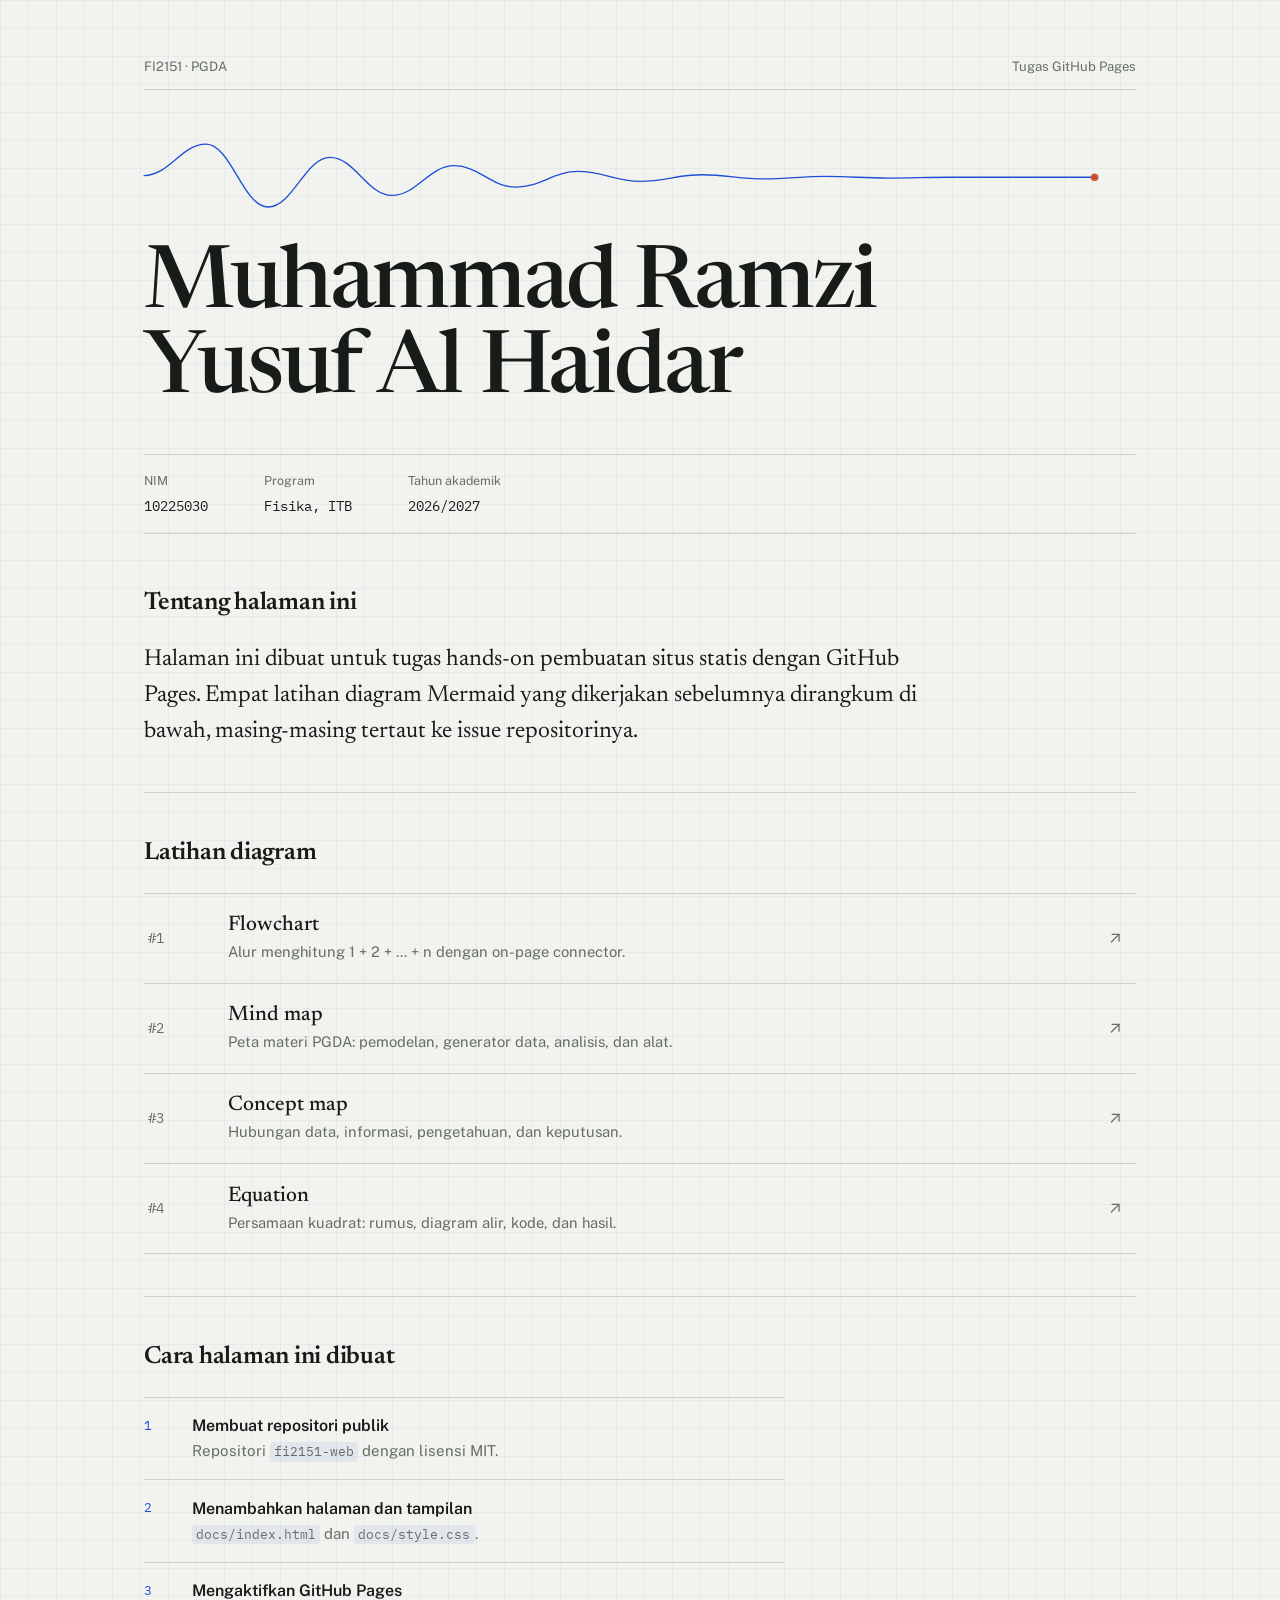
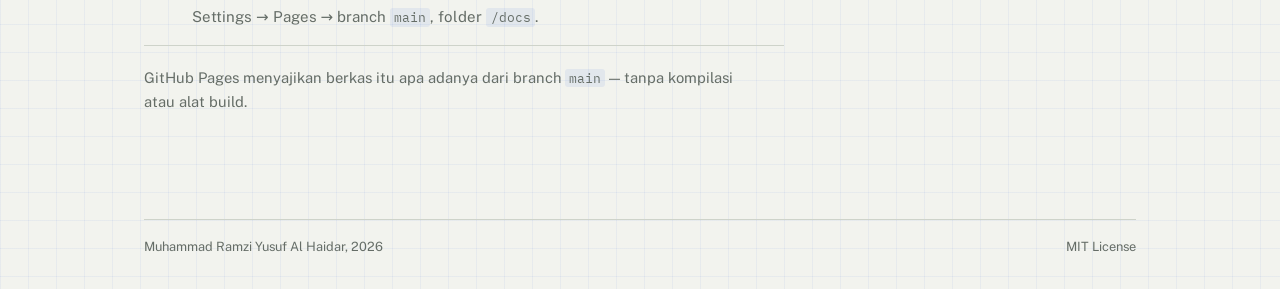
==== docs/index.html @ b215412a "Halaman tugas GitHub Pages" ====
<!DOCTYPE html>
<html lang="id">
<head>
  <meta charset="utf-8">
  <meta name="viewport" content="width=device-width, initial-scale=1">
  <meta name="description" content="Laman tugas GitHub Pages hands-on mata kuliah PGDA oleh Muhammad Ramzi Yusuf Al Haidar (10225030).">
  <title>Muhammad Ramzi Yusuf Al Haidar — PGDA</title>
  <link rel="preconnect" href="https://fonts.googleapis.com">
  <link rel="preconnect" href="https://fonts.gstatic.com" crossorigin>
  <link href="https://fonts.googleapis.com/css2?family=IBM+Plex+Mono:wght@400;500&family=Newsreader:ital,opsz,wght@0,6..72,400;0,6..72,500;0,6..72,600;1,6..72,400&family=Public+Sans:wght@400;500;600&display=swap" rel="stylesheet">
  <link rel="stylesheet" href="style.css">
</head>
<body>
  <div class="sheet">
    <header class="masthead">
      <div class="course">
        <span>FI2151 · PGDA</span>
        <span>Tugas GitHub Pages</span>
      </div>

      <svg class="trace" viewBox="0 0 1200 120" fill="none" aria-hidden="true">
        <path pathLength="1" d="M0 60 C30 60 45 22 75 22 C105 22 120 98 150 98 C180 98 195 38 225 38 C255 38 270 84 300 84 C330 84 345 48 375 48 C405 48 420 74 450 74 C480 74 495 55 525 55 C555 55 570 67 600 67 C630 67 645 59 675 59 C705 59 720 64 750 64 C780 64 795 61 825 61 C855 61 870 63 900 63 C930 63 945 62 975 62 C1005 62 1020 62 1050 62 C1080 62 1095 62 1125 62 L1150 62" />
        <circle cx="1150" cy="62" r="4.5" />
      </svg>

      <h1>Muhammad Ramzi<br>Yusuf Al Haidar</h1>

      <dl class="meta">
        <div>
          <dt>NIM</dt>
          <dd>10225030</dd>
        </div>
        <div>
          <dt>Program</dt>
          <dd>Fisika, ITB</dd>
        </div>
        <div>
          <dt>Tahun akademik</dt>
          <dd>2026/2027</dd>
        </div>
      </dl>
    </header>

    <main>
      <section class="intro" aria-labelledby="tentang">
        <h2 id="tentang">Tentang halaman ini</h2>
        <p class="lede">
          Halaman ini dibuat untuk tugas hands-on pembuatan situs statis
          dengan GitHub Pages. Empat latihan diagram Mermaid yang dikerjakan
          sebelumnya dirangkum di bawah, masing-masing tertaut ke issue
          repositorinya.
        </p>
      </section>

      <section aria-labelledby="daftar">
        <h2 id="daftar">Latihan diagram</h2>
        <ul class="deliverables">
          <li>
            <a href="https://github.com/yyssuuf/mermaid-hands-on/issues/1">
              <span class="issue">#1</span>
              <span class="body">
                <span class="title">Flowchart</span>
                <span class="desc">Alur menghitung 1 + 2 + … + n dengan on-page connector.</span>
              </span>
              <svg class="icon" viewBox="0 0 24 24" fill="none" stroke="currentColor" stroke-width="1.6" stroke-linecap="round" stroke-linejoin="round" aria-hidden="true">
                <path d="M7 17 17 7"/><path d="M8 7h9v9"/>
              </svg>
            </a>
          </li>
          <li>
            <a href="https://github.com/yyssuuf/mermaid-hands-on/issues/2">
              <span class="issue">#2</span>
              <span class="body">
                <span class="title">Mind map</span>
                <span class="desc">Peta materi PGDA: pemodelan, generator data, analisis, dan alat.</span>
              </span>
              <svg class="icon" viewBox="0 0 24 24" fill="none" stroke="currentColor" stroke-width="1.6" stroke-linecap="round" stroke-linejoin="round" aria-hidden="true">
                <path d="M7 17 17 7"/><path d="M8 7h9v9"/>
              </svg>
            </a>
          </li>
          <li>
            <a href="https://github.com/yyssuuf/mermaid-hands-on/issues/3">
              <span class="issue">#3</span>
              <span class="body">
                <span class="title">Concept map</span>
                <span class="desc">Hubungan data, informasi, pengetahuan, dan keputusan.</span>
              </span>
              <svg class="icon" viewBox="0 0 24 24" fill="none" stroke="currentColor" stroke-width="1.6" stroke-linecap="round" stroke-linejoin="round" aria-hidden="true">
                <path d="M7 17 17 7"/><path d="M8 7h9v9"/>
              </svg>
            </a>
          </li>
          <li>
            <a href="https://github.com/yyssuuf/mermaid-hands-on/issues/4">
              <span class="issue">#4</span>
              <span class="body">
                <span class="title">Equation</span>
                <span class="desc">Persamaan kuadrat: rumus, diagram alir, kode, dan hasil.</span>
              </span>
              <svg class="icon" viewBox="0 0 24 24" fill="none" stroke="currentColor" stroke-width="1.6" stroke-linecap="round" stroke-linejoin="round" aria-hidden="true">
                <path d="M7 17 17 7"/><path d="M8 7h9v9"/>
              </svg>
            </a>
          </li>
        </ul>
      </section>

      <section aria-labelledby="catatan">
        <h2 id="catatan">Cara halaman ini dibuat</h2>
        <ol class="steps">
          <li>
            <span class="step-title">Membuat repositori publik</span>
            <span class="step-body">Repositori <code>fi2151-web</code> dengan lisensi MIT.</span>
          </li>
          <li>
            <span class="step-title">Menambahkan halaman dan tampilan</span>
            <span class="step-body"><code>docs/index.html</code> dan <code>docs/style.css</code>.</span>
          </li>
          <li>
            <span class="step-title">Mengaktifkan GitHub Pages</span>
            <span class="step-body">Settings → Pages → branch <code>main</code>, folder <code>/docs</code>.</span>
          </li>
        </ol>
        <p class="note">
          GitHub Pages menyajikan berkas itu apa adanya dari branch
          <code>main</code> — tanpa kompilasi atau alat build.
        </p>
      </section>
    </main>

    <footer>
      <p>Muhammad Ramzi Yusuf Al Haidar, 2026</p>
      <p>MIT License</p>
    </footer>
  </div>
</body>
</html>
---- docs/style.css ----
:root {
  --paper: #f2f3ee;
  --ink: #181c19;
  --muted: #656d67;
  --rule: #ced3ca;
  --accent: #1f4fd8;
  --signal: #c94f2a;
  --grid: rgba(31, 79, 216, 0.055);
  --accent-soft: rgba(31, 79, 216, 0.075);
}

* {
  box-sizing: border-box;
}

html {
  -webkit-text-size-adjust: 100%;
}

body {
  margin: 0;
  color: var(--ink);
  font-family: "Public Sans", system-ui, sans-serif;
  font-size: 1rem;
  line-height: 1.65;
  background-color: var(--paper);
  background-image:
    linear-gradient(to right, var(--grid) 1px, transparent 1px),
    linear-gradient(to bottom, var(--grid) 1px, transparent 1px);
  background-size: 28px 28px;
}

.sheet {
  max-width: 66rem;
  margin: 0 auto;
  padding: 3.5rem 2rem 2rem;
}

/* ---------- masthead ---------- */

.course {
  display: flex;
  justify-content: space-between;
  gap: 1rem;
  padding-bottom: 0.7rem;
  border-bottom: 1px solid var(--rule);
  font-size: 0.82rem;
  color: var(--muted);
}

.trace {
  display: block;
  width: 100%;
  height: auto;
  margin: 2.25rem 0 1.25rem;
  overflow: visible;
}

.trace path {
  stroke: var(--accent);
  stroke-width: 1.6;
  stroke-linecap: round;
  stroke-dasharray: 1;
  stroke-dashoffset: 1;
  animation: trace-draw 1.5s cubic-bezier(0.33, 0, 0.2, 1) 0.2s forwards;
}

.trace circle {
  fill: var(--signal);
  opacity: 0;
  animation: trace-dot 0.35s ease-out 1.55s forwards;
}

@keyframes trace-draw {
  to {
    stroke-dashoffset: 0;
  }
}

@keyframes trace-dot {
  to {
    opacity: 1;
  }
}

h1 {
  margin: 0;
  font-family: "Newsreader", Georgia, serif;
  font-optical-sizing: auto;
  font-size: clamp(2.7rem, 7.4vw, 5.4rem);
  font-weight: 500;
  line-height: 0.98;
  letter-spacing: -0.025em;
}

.masthead.compact h1 {
  font-size: clamp(2.4rem, 6vw, 4.2rem);
}

.meta {
  display: flex;
  flex-wrap: wrap;
  gap: 0.5rem 3.5rem;
  margin: 2.5rem 0 0;
  padding: 1rem 0;
  border-top: 1px solid var(--rule);
  border-bottom: 1px solid var(--rule);
}

.meta div {
  display: flex;
  flex-direction: column;
  gap: 0.1rem;
}

.meta dt {
  font-size: 0.78rem;
  color: var(--muted);
}

.meta dd {
  margin: 0;
  font-family: "IBM Plex Mono", ui-monospace, monospace;
  font-size: 0.9rem;
}

/* ---------- sections ---------- */

main {
  padding-top: 0.5rem;
}

section {
  padding: 2.6rem 0;
  border-bottom: 1px solid var(--rule);
}

section:last-of-type {
  border-bottom: 0;
}

h2 {
  margin: 0 0 1.1rem;
  font-family: "Newsreader", Georgia, serif;
  font-size: 1.55rem;
  font-weight: 600;
  letter-spacing: -0.01em;
}

.lede {
  max-width: 62ch;
  margin: 0;
  font-family: "Newsreader", Georgia, serif;
  font-size: clamp(1.2rem, 2.2vw, 1.45rem);
  line-height: 1.55;
}

p {
  max-width: 68ch;
}

code {
  font-family: "IBM Plex Mono", ui-monospace, monospace;
  font-size: 0.86em;
  padding: 0.08em 0.32em;
  background: var(--accent-soft);
  border-radius: 3px;
}

/* ---------- deliverables ---------- */

.deliverables {
  margin: 0;
  padding: 0;
  list-style: none;
}

.deliverables li {
  border-top: 1px solid var(--rule);
}

.deliverables li:last-child {
  border-bottom: 1px solid var(--rule);
}

.deliverables a {
  display: grid;
  grid-template-columns: 4rem 1fr 1.5rem;
  align-items: center;
  gap: 1rem;
  padding: 1.15rem 0.75rem 1.15rem 0.25rem;
  color: inherit;
  text-decoration: none;
  transition: background-color 0.18s ease, padding-left 0.18s ease;
}

.deliverables a:hover,
.deliverables a:focus-visible {
  background: var(--accent-soft);
  padding-left: 0.75rem;
}

.issue {
  font-family: "IBM Plex Mono", ui-monospace, monospace;
  font-size: 0.85rem;
  color: var(--muted);
}

.body {
  display: flex;
  flex-direction: column;
  gap: 0.1rem;
  min-width: 0;
}

.title {
  font-family: "Newsreader", Georgia, serif;
  font-size: 1.32rem;
  font-weight: 500;
  line-height: 1.25;
}

.desc {
  font-size: 0.92rem;
  color: var(--muted);
}

.icon {
  width: 1.15rem;
  height: 1.15rem;
  justify-self: end;
  color: var(--muted);
  transition: color 0.18s ease, transform 0.18s ease;
}

.deliverables a:hover .icon,
.deliverables a:focus-visible .icon {
  color: var(--accent);
  transform: translate(2px, -2px);
}

/* ---------- steps ---------- */

.steps {
  counter-reset: step;
  margin: 0;
  padding: 0;
  list-style: none;
  max-width: 64ch;
}

.steps li {
  position: relative;
  padding: 0.95rem 0 0.95rem 3rem;
  border-top: 1px solid var(--rule);
}

.steps li:last-child {
  border-bottom: 1px solid var(--rule);
}

.steps li::before {
  counter-increment: step;
  content: counter(step);
  position: absolute;
  left: 0;
  top: 1.05rem;
  font-family: "IBM Plex Mono", ui-monospace, monospace;
  font-size: 0.82rem;
  color: var(--accent);
}

.step-title {
  display: block;
  font-weight: 600;
}

.step-body {
  display: block;
  font-size: 0.94rem;
  color: var(--muted);
}

.note {
  margin-top: 1.25rem;
  font-size: 0.92rem;
  color: var(--muted);
}

/* ---------- links ---------- */

a {
  color: var(--accent);
  text-underline-offset: 0.2em;
}

.text-link {
  color: var(--accent);
  text-decoration-thickness: 1px;
  text-underline-offset: 0.22em;
}

.text-link:hover {
  text-decoration-thickness: 2px;
}

a:focus-visible,
.deliverables a:focus-visible {
  outline: 2px solid var(--accent);
  outline-offset: 3px;
}

/* ---------- footer ---------- */

footer {
  display: flex;
  flex-wrap: wrap;
  justify-content: space-between;
  gap: 0.5rem 2rem;
  margin-top: 3rem;
  padding-top: 1rem;
  border-top: 1px solid var(--rule);
  font-size: 0.8rem;
  color: var(--muted);
}

footer p {
  margin: 0;
}

/* ---------- responsive ---------- */

@media (max-width: 640px) {
  .sheet {
    padding: 2.25rem 1.15rem 1.5rem;
  }

  .deliverables a {
    grid-template-columns: 2.6rem 1fr 1.2rem;
    gap: 0.6rem;
    padding: 1rem 0.4rem 1rem 0;
  }

  .meta {
    gap: 0.75rem 2rem;
  }

  .title {
    font-size: 1.18rem;
  }

  section {
    padding: 2rem 0;
  }
}

@media (prefers-reduced-motion: reduce) {
  .trace path {
    animation: none;
    stroke-dashoffset: 0;
  }

  .trace circle {
    animation: none;
    opacity: 1;
  }

  .deliverables a,
  .icon {
    transition: none;
  }
}
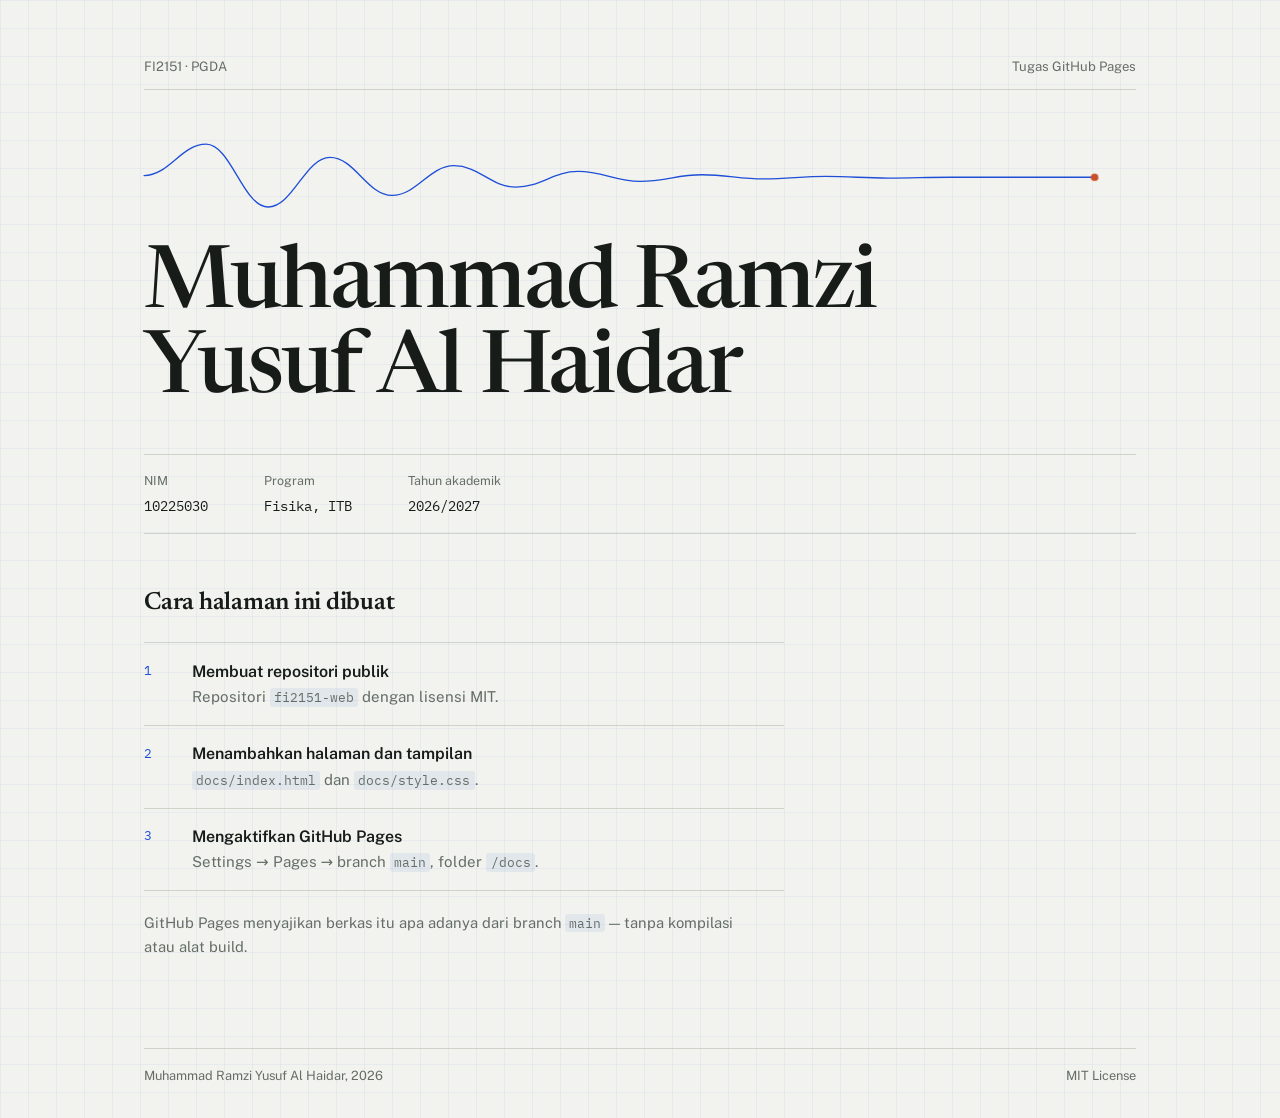
==== commit 9fe6d64f: "Simplify page to the creation steps section only" ====
--- a/docs/index.html
+++ b/docs/index.html
@@ -42,70 +42,6 @@
     </header>
 
     <main>
-      <section class="intro" aria-labelledby="tentang">
-        <h2 id="tentang">Tentang halaman ini</h2>
-        <p class="lede">
-          Halaman ini dibuat untuk tugas hands-on pembuatan situs statis
-          dengan GitHub Pages. Empat latihan diagram Mermaid yang dikerjakan
-          sebelumnya dirangkum di bawah, masing-masing tertaut ke issue
-          repositorinya.
-        </p>
-      </section>
-
-      <section aria-labelledby="daftar">
-        <h2 id="daftar">Latihan diagram</h2>
-        <ul class="deliverables">
-          <li>
-            <a href="https://github.com/yyssuuf/mermaid-hands-on/issues/1">
-              <span class="issue">#1</span>
-              <span class="body">
-                <span class="title">Flowchart</span>
-                <span class="desc">Alur menghitung 1 + 2 + … + n dengan on-page connector.</span>
-              </span>
-              <svg class="icon" viewBox="0 0 24 24" fill="none" stroke="currentColor" stroke-width="1.6" stroke-linecap="round" stroke-linejoin="round" aria-hidden="true">
-                <path d="M7 17 17 7"/><path d="M8 7h9v9"/>
-              </svg>
-            </a>
-          </li>
-          <li>
-            <a href="https://github.com/yyssuuf/mermaid-hands-on/issues/2">
-              <span class="issue">#2</span>
-              <span class="body">
-                <span class="title">Mind map</span>
-                <span class="desc">Peta materi PGDA: pemodelan, generator data, analisis, dan alat.</span>
-              </span>
-              <svg class="icon" viewBox="0 0 24 24" fill="none" stroke="currentColor" stroke-width="1.6" stroke-linecap="round" stroke-linejoin="round" aria-hidden="true">
-                <path d="M7 17 17 7"/><path d="M8 7h9v9"/>
-              </svg>
-            </a>
-          </li>
-          <li>
-            <a href="https://github.com/yyssuuf/mermaid-hands-on/issues/3">
-              <span class="issue">#3</span>
-              <span class="body">
-                <span class="title">Concept map</span>
-                <span class="desc">Hubungan data, informasi, pengetahuan, dan keputusan.</span>
-              </span>
-              <svg class="icon" viewBox="0 0 24 24" fill="none" stroke="currentColor" stroke-width="1.6" stroke-linecap="round" stroke-linejoin="round" aria-hidden="true">
-                <path d="M7 17 17 7"/><path d="M8 7h9v9"/>
-              </svg>
-            </a>
-          </li>
-          <li>
-            <a href="https://github.com/yyssuuf/mermaid-hands-on/issues/4">
-              <span class="issue">#4</span>
-              <span class="body">
-                <span class="title">Equation</span>
-                <span class="desc">Persamaan kuadrat: rumus, diagram alir, kode, dan hasil.</span>
-              </span>
-              <svg class="icon" viewBox="0 0 24 24" fill="none" stroke="currentColor" stroke-width="1.6" stroke-linecap="round" stroke-linejoin="round" aria-hidden="true">
-                <path d="M7 17 17 7"/><path d="M8 7h9v9"/>
-              </svg>
-            </a>
-          </li>
-        </ul>
-      </section>
-
       <section aria-labelledby="catatan">
         <h2 id="catatan">Cara halaman ini dibuat</h2>
         <ol class="steps">
--- a/docs/style.css
+++ b/docs/style.css
@@ -6,7 +6,6 @@
   --accent: #1f4fd8;
   --signal: #c94f2a;
   --grid: rgba(31, 79, 216, 0.055);
-  --accent-soft: rgba(31, 79, 216, 0.075);
 }
 
 * {
@@ -93,10 +92,6 @@
   letter-spacing: -0.025em;
 }
 
-.masthead.compact h1 {
-  font-size: clamp(2.4rem, 6vw, 4.2rem);
-}
-
 .meta {
   display: flex;
   flex-wrap: wrap;
@@ -132,11 +127,6 @@
 
 section {
   padding: 2.6rem 0;
-  border-bottom: 1px solid var(--rule);
-}
-
-section:last-of-type {
-  border-bottom: 0;
 }
 
 h2 {
@@ -147,14 +137,6 @@
   letter-spacing: -0.01em;
 }
 
-.lede {
-  max-width: 62ch;
-  margin: 0;
-  font-family: "Newsreader", Georgia, serif;
-  font-size: clamp(1.2rem, 2.2vw, 1.45rem);
-  line-height: 1.55;
-}
-
 p {
   max-width: 68ch;
 }
@@ -163,80 +145,8 @@
   font-family: "IBM Plex Mono", ui-monospace, monospace;
   font-size: 0.86em;
   padding: 0.08em 0.32em;
-  background: var(--accent-soft);
+  background: rgba(31, 79, 216, 0.075);
   border-radius: 3px;
-}
-
-/* ---------- deliverables ---------- */
-
-.deliverables {
-  margin: 0;
-  padding: 0;
-  list-style: none;
-}
-
-.deliverables li {
-  border-top: 1px solid var(--rule);
-}
-
-.deliverables li:last-child {
-  border-bottom: 1px solid var(--rule);
-}
-
-.deliverables a {
-  display: grid;
-  grid-template-columns: 4rem 1fr 1.5rem;
-  align-items: center;
-  gap: 1rem;
-  padding: 1.15rem 0.75rem 1.15rem 0.25rem;
-  color: inherit;
-  text-decoration: none;
-  transition: background-color 0.18s ease, padding-left 0.18s ease;
-}
-
-.deliverables a:hover,
-.deliverables a:focus-visible {
-  background: var(--accent-soft);
-  padding-left: 0.75rem;
-}
-
-.issue {
-  font-family: "IBM Plex Mono", ui-monospace, monospace;
-  font-size: 0.85rem;
-  color: var(--muted);
-}
-
-.body {
-  display: flex;
-  flex-direction: column;
-  gap: 0.1rem;
-  min-width: 0;
-}
-
-.title {
-  font-family: "Newsreader", Georgia, serif;
-  font-size: 1.32rem;
-  font-weight: 500;
-  line-height: 1.25;
-}
-
-.desc {
-  font-size: 0.92rem;
-  color: var(--muted);
-}
-
-.icon {
-  width: 1.15rem;
-  height: 1.15rem;
-  justify-self: end;
-  color: var(--muted);
-  transition: color 0.18s ease, transform 0.18s ease;
-}
-
-.deliverables a:hover .icon,
-.deliverables a:focus-visible .icon {
-  color: var(--accent);
-  transform: translate(2px, -2px);
 }
 
 /* ---------- steps ---------- */
@@ -294,18 +204,7 @@
   text-underline-offset: 0.2em;
 }
 
-.text-link {
-  color: var(--accent);
-  text-decoration-thickness: 1px;
-  text-underline-offset: 0.22em;
-}
-
-.text-link:hover {
-  text-decoration-thickness: 2px;
-}
-
-a:focus-visible,
-.deliverables a:focus-visible {
+a:focus-visible {
   outline: 2px solid var(--accent);
   outline-offset: 3px;
 }
@@ -317,7 +216,7 @@
   flex-wrap: wrap;
   justify-content: space-between;
   gap: 0.5rem 2rem;
-  margin-top: 3rem;
+  margin-top: 2rem;
   padding-top: 1rem;
   border-top: 1px solid var(--rule);
   font-size: 0.8rem;
@@ -335,18 +234,8 @@
     padding: 2.25rem 1.15rem 1.5rem;
   }
 
-  .deliverables a {
-    grid-template-columns: 2.6rem 1fr 1.2rem;
-    gap: 0.6rem;
-    padding: 1rem 0.4rem 1rem 0;
-  }
-
   .meta {
     gap: 0.75rem 2rem;
-  }
-
-  .title {
-    font-size: 1.18rem;
   }
 
   section {
@@ -364,9 +253,4 @@
     animation: none;
     opacity: 1;
   }
-
-  .deliverables a,
-  .icon {
-    transition: none;
-  }
-}
+}
